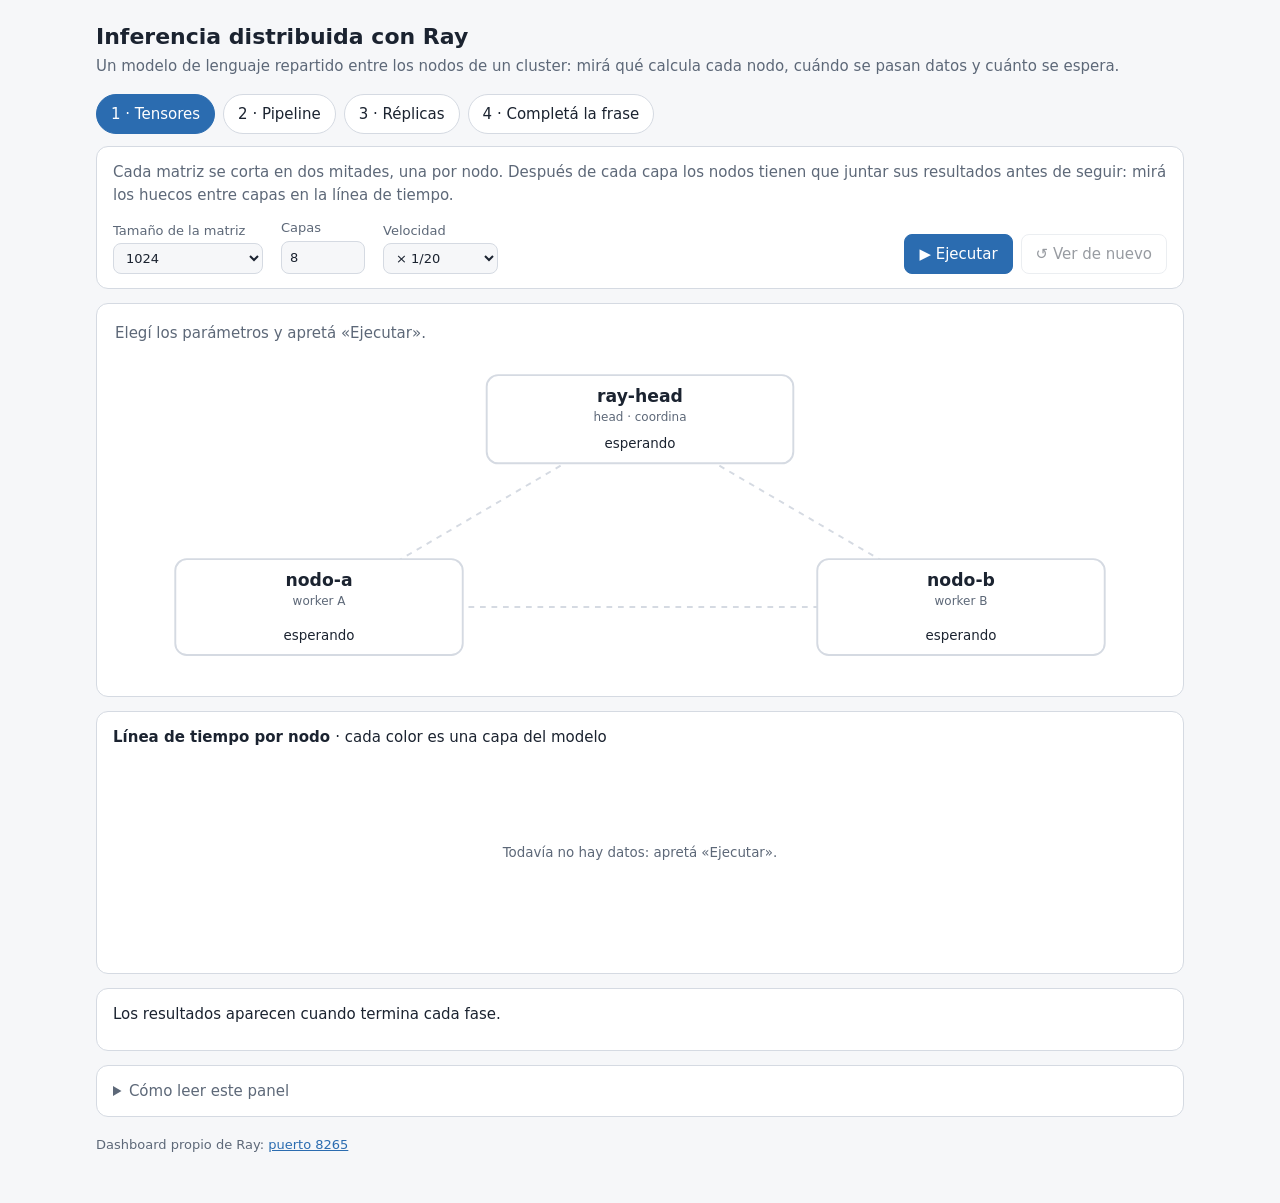
==== src/panel/index.html @ 025e1b4b "Agrega la pestaña «Completá la frase» al panel GPT-2 completa una frase en el cluster, palabra por p" ====
<!doctype html>
<html lang="es">
<head>
<meta charset="utf-8">
<meta name="viewport" content="width=device-width, initial-scale=1">
<title>Inferencia distribuida con Ray · panel</title>
<style>
  :root {
    --fondo: #f6f7f9; --tarjeta: #ffffff; --tinta: #1b2330; --tenue: #5d6878; --linea: #d5dae2;
    --acento: #2b6cb0; --acento-fondo: #e3eefb; --alerta: #c0392b; --alerta-fondo: #fbe9e7; --ok: #2f855a;
  }
  @media (prefers-color-scheme: dark) {
    :root {
      --fondo: #12161c; --tarjeta: #1b212a; --tinta: #e8ecf2; --tenue: #9aa5b5; --linea: #343c48;
      --acento: #63a4ec; --acento-fondo: #1d3350; --alerta: #ff7b6b; --alerta-fondo: #3b1f1c; --ok: #5fc08b;
    }
  }
  * { box-sizing: border-box; }
  body { margin: 0; background: var(--fondo); color: var(--tinta); font: 15px/1.5 system-ui, -apple-system, "Segoe UI", Roboto, sans-serif; }
  main { max-width: 1120px; margin: 0 auto; padding: 20px 16px 48px; }
  h1 { font-size: 22px; margin: 0 0 2px; }
  .sub { color: var(--tenue); margin: 0 0 16px; }
  .tarjeta { background: var(--tarjeta); border: 1px solid var(--linea); border-radius: 12px; padding: 14px 16px; margin-bottom: 14px; }
  #pestanas { display: flex; gap: 8px; flex-wrap: wrap; margin-bottom: 12px; }
  #pestanas button { border: 1px solid var(--linea); background: var(--tarjeta); color: var(--tinta); padding: 8px 14px; border-radius: 999px; cursor: pointer; font: inherit; }
  #pestanas a.enlace-chat { border: 1px solid var(--linea); background: var(--tarjeta); color: var(--tinta); padding: 8px 14px; border-radius: 999px; text-decoration: none; }
  #pestanas button.activa { background: var(--acento); border-color: var(--acento); color: #fff; }
  #controles { display: flex; gap: 14px 18px; flex-wrap: wrap; align-items: end; }
  #controles label { display: flex; flex-direction: column; font-size: 13px; color: var(--tenue); gap: 3px; }
  #controles select, #controles input { font: inherit; padding: 6px 8px; border: 1px solid var(--linea); border-radius: 8px; background: var(--fondo); color: var(--tinta); }
  #controles input { width: 84px; }
  .botones { display: flex; gap: 8px; margin-left: auto; flex-wrap: wrap; }
  .botones button { font: inherit; padding: 8px 14px; border-radius: 8px; border: 1px solid var(--linea); background: var(--tarjeta); color: var(--tinta); cursor: pointer; }
  .botones button.principal { background: var(--acento); border-color: var(--acento); color: #fff; }
  .botones button.peligro { border-color: var(--alerta); color: var(--alerta); }
  .botones button:disabled { opacity: .45; cursor: not-allowed; }
  #queMirar { margin: 0 0 12px; color: var(--tenue); }
  #banner { display: none; background: var(--alerta-fondo); color: var(--alerta); border: 1px solid var(--alerta); border-radius: 10px; padding: 10px 14px; margin-bottom: 14px; white-space: pre-wrap; }
  #ahora { min-height: 24px; font-weight: 600; margin: 4px 2px 10px; }
  #ahora .pequeno { font-weight: 400; color: var(--tenue); }
  svg { width: 100%; height: auto; display: block; }
  svg text { font-family: inherit; fill: var(--tinta); }
  .tenue { fill: var(--tenue) !important; }
  #resultados { display: grid; grid-template-columns: repeat(auto-fit, minmax(210px, 1fr)); gap: 10px; }
  .res { border: 1px solid var(--linea); border-radius: 10px; padding: 10px 12px; }
  .res .n { font-size: 12px; color: var(--tenue); }
  .res .v { font-size: 22px; font-weight: 650; }
  .res.destacado { border-color: var(--acento); background: var(--acento-fondo); }
  #conclusion { margin: 10px 2px 0; font-weight: 600; }
  details { color: var(--tenue); }
  details p { margin: 8px 0; }
  footer { color: var(--tenue); font-size: 13px; margin-top: 18px; }
  a { color: var(--acento); }
</style>
</head>
<body>
<main>
  <h1>Inferencia distribuida con Ray</h1>
  <p class="sub">Un modelo de lenguaje repartido entre los nodos de un cluster: mirá qué calcula cada nodo, cuándo se pasan datos y cuánto se espera.</p>

  <div id="pestanas" role="tablist"></div>
  <div class="tarjeta">
    <p id="queMirar"></p>
    <div id="controles"></div>
  </div>
  <div id="banner"></div>

  <div class="tarjeta">
    <div id="ahora"></div>
    <svg id="escenario" viewBox="0 0 1100 340" role="img" aria-label="Cluster: head y dos nodos, con los datos viajando entre ellos"></svg>
  </div>
  <div class="tarjeta">
    <div style="font-weight:600;margin-bottom:6px">Línea de tiempo por nodo <span class="pequeno tenue" id="leyendaColor" style="font-weight:400"></span></div>
    <svg id="tiempo" viewBox="0 0 1100 250" role="img" aria-label="Línea de tiempo: qué hizo cada nodo y cuándo"></svg>
  </div>
  <div class="tarjeta">
    <div id="resultados"></div>
    <div id="conclusion"></div>
  </div>

  <details class="tarjeta">
    <summary>Cómo leer este panel</summary>
    <p><b>Arriba</b> está el cluster: el <i>head</i> coordina (reparte y junta resultados) y los nodos A y B hacen el cálculo. Un nodo se ilumina mientras trabaja y cada círculo que viaja entre nodos es un dato (por ejemplo, el resultado de una capa) que se manda por la red.</p>
    <p><b>Abajo</b> está la línea de tiempo: una fila por nodo, una barra por cada tramo de trabajo. Los <b>huecos</b> entre barras son tiempo de espera y comunicación. Cuantos más huecos, menos conviene ese reparto.</p>
    <p>Los eventos se miden en cada proceso con su reloj. Al correr en Docker, los contenedores comparten el reloj del equipo, así que se pueden ordenar entre sí. En un cluster real habría que sincronizar los relojes.</p>
    <p>Con la velocidad en cámara lenta se puede ver lo que dura milisegundos. Las mediciones de tiempo se hicieron a velocidad real: la cámara lenta solo cambia cómo se reproduce.</p>
  </details>
  <footer>Dashboard propio de Ray: <a id="enlaceRay" href="#" target="_blank" rel="noopener">puerto 8265</a></footer>
</main>

<script>
"use strict";
// ---------------------------------------------------------------- configuración
const DEMOS = {
  tensores: {
    nombre: "1 · Tensores",
    mirar: "Cada matriz se corta en dos mitades, una por nodo. Después de cada capa los nodos tienen que juntar sus resultados antes de seguir: mirá los huecos entre capas en la línea de tiempo.",
    velocidad: 0.05,
    color: "capa",
    params: [
      { id: "n", etiqueta: "Tamaño de la matriz", tipo: "select", opciones: [[256, "256 (muy chica)"], [512, "512"], [1024, "1024"], [2048, "2048"], [4096, "4096 (más lenta)"]], defecto: 1024 },
      { id: "capas", etiqueta: "Capas", tipo: "numero", min: 2, max: 16, defecto: 8 },
    ],
  },
  pipeline: {
    nombre: "2 · Pipeline",
    mirar: "El modelo se corta por capas: el nodo A hace la primera mitad y el B la segunda. Cada pedido tiene su color. En la última fase, mientras B termina un pedido, A ya empieza el siguiente.",
    velocidad: 0.5,
    color: "pedido",
    params: [{ id: "pedidos", etiqueta: "Pedidos", tipo: "numero", min: 2, max: 16, defecto: 6 }],
  },
  replicas: {
    nombre: "3 · Réplicas",
    mirar: "Cada nodo tiene una copia completa del modelo y el head reparte los pedidos. Apretá «Simular caída» durante la ejecución: la réplica se recrea y ningún pedido se pierde.",
    velocidad: 1,
    color: "pedido",
    params: [
      { id: "pedidos", etiqueta: "Pedidos", tipo: "numero", min: 4, max: 40, defecto: 16 },
      { id: "tokens", etiqueta: "Palabras a generar", tipo: "numero", min: 1, max: 30, defecto: 8 },
    ],
  },
};
const VELOCIDADES = [[1, "Tiempo real"], [0.5, "× 1/2"], [0.2, "× 1/5"], [0.1, "× 1/10"], [0.05, "× 1/20"], [0.02, "× 1/50"]];
const ORDEN_NODOS = ["ray-head", "nodo-a", "nodo-b"];
const ROL = { "ray-head": "head · coordina", "nodo-a": "worker A", "nodo-b": "worker B" };
const PALETA = ["#4c78a8", "#f58518", "#54a24b", "#e45756", "#72b7b2", "#b279a2", "#eeca3b", "#9d755d", "#7f8fa6", "#ff9da6"];
const TEXTO_OSCURO = new Set([4, 6, 9]);
const POS = { "ray-head": { x: 550, y: 66, w: 320, h: 92 }, "nodo-a": { x: 215, y: 262, w: 300, h: 100 }, "nodo-b": { x: 885, y: 262, w: 300, h: 100 } };
const MIN_PAQUETE = 0.004;

const $ = (id) => document.getElementById(id);
const S = {
  demo: "tensores", pos: 0, eventos: [], nodos: new Map(), corriendo: false, offsetServidor: 0,
  d: null, tPlay: 0, vel: 0.05, ultimo: 0, tope: null, params: {},
};

// ---------------------------------------------------------------- utilidades
const clamp = (v, a, b) => Math.max(a, Math.min(b, v));
const esc = (s) => String(s).replace(/[&<>"]/g, (c) => ({ "&": "&amp;", "<": "&lt;", ">": "&gt;", '"': "&quot;" }[c]));
function fmtTiempo(s) {
  if (s < 1) return (s * 1000).toFixed(s < 0.01 ? 1 : 0) + " ms";
  return s.toFixed(s < 10 ? 2 : 1) + " s";
}
function colorDe(clave) {
  if (clave === null || clave === undefined) return { fondo: "#9aa5b5", texto: "#111" };
  const i = ((clave % PALETA.length) + PALETA.length) % PALETA.length;
  return { fondo: PALETA[i], texto: TEXTO_OSCURO.has(i) ? "#111" : "#fff" };
}
function nombreNodo(id) {
  const n = S.nodos.get(id);
  return n ? n.nombre : null;
}
function ahoraServidor() { return performance.now() / 1000 + S.offsetServidor; }

// ---------------------------------------------------------------- datos derivados
function derivar() {
  const ini = S.eventos.find((e) => e.tipo === "inicio");
  if (ini && ini.demo !== S.demo) { S.d = vacio(); return; }  // los eventos son de otra demo
  const ev = S.eventos;
  const primeraFase = ev.find((e) => e.tipo === "fase");
  const d = { tCero: null, fases: [], spans: [], transf: [], fallas: [], marcas: [], terminados: [], resumenes: {}, comparacion: null,
              estado: "", error: null, fin: ev.some((e) => e.tipo === "fin"), fin_t: null, sinNombre: false };
  for (const e of ev) {
    if (e.tipo === "estado") d.estado = e.texto;
    if (e.tipo === "error") d.error = e.texto;
  }
  if (!primeraFase) { S.d = d; return; }
  const t0 = primeraFase.ts;
  d.tCero = t0;
  for (const e of ev) {
    if (e.tipo === "fase") d.fases.push({ clave: e.clave, texto: e.texto, t0: e.ts - t0, t1: null });
    else if (e.tipo === "falla") d.fallas.push({ t: e.ts - t0, nodo: nombreNodo(e.nodo_caido), texto: e.texto });
    else if (e.tipo === "evento" && e.ts - t0 > 0) d.marcas.push({ t: e.ts - t0, nodo: nombreNodo(e.nodo), texto: e.texto });
    else if (e.tipo === "pedido_fin") d.terminados.push({ t: e.ts - t0, latencia: e.latencia, pedido: e.pedido });
    else if (e.tipo === "resumen") {
      if (e.fase === "comparacion") d.comparacion = e; else d.resumenes[e.fase] = { ...e, t: e.ts - t0 };
    } else if (e.tipo === "fin") d.fin_t = e.ts - t0;
    else if (e.tipo === "tarea" && !String(e.flujo).startsWith("calentar") && e.t1 - t0 > -0.001) {
      const nombre = nombreNodo(e.nodo);
      if (!nombre) { d.sinNombre = true; continue; }
      d.spans.push({ nodo: nombre, t0: Math.max(0, e.t0 - t0), t1: e.t1 - t0, texto: e.texto, flujo: e.flujo, paso: e.paso, clave: e.clave });
    }
  }
  d.spans.sort((a, b) => a.t0 - b.t0);
  d.fallas.sort((a, b) => a.t - b.t);
  d.fases.sort((a, b) => a.t0 - b.t0);
  d.fases.forEach((f, i) => {
    const sig = d.fases[i + 1];
    f.t1 = sig ? sig.t0 : (d.resumenes[f.clave] ? d.resumenes[f.clave].t : null);
  });
  // transferencias: entre pasos consecutivos de un mismo flujo que ocurren en nodos distintos
  const porFlujo = new Map();
  for (const s of d.spans) {
    if (!porFlujo.has(s.flujo)) porFlujo.set(s.flujo, new Map());
    const m = porFlujo.get(s.flujo);
    if (!m.has(s.paso)) m.set(s.paso, []);
    m.get(s.paso).push(s);
  }
  for (const pasos of porFlujo.values()) {
    for (const [paso, lista] of pasos) {
      const previos = pasos.get(paso - 1);
      if (!previos) continue;
      for (const b of lista) for (const a of previos) {
        if (a.nodo === b.nodo) continue;
        d.transf.push({ de: a.nodo, a: b.nodo, t0: a.t1, t1: Math.max(b.t0, a.t1 + MIN_PAQUETE), clave: b.clave, a_span: a, b_span: b });
      }
    }
  }
  d.fin_datos = Math.max(0, ...d.spans.map((s) => s.t1), ...d.fases.map((f) => f.t1 || 0));
  S.d = d;
}

// ---------------------------------------------------------------- red
async function api(ruta, cuerpo) {
  const r = await fetch(ruta, cuerpo === undefined ? {} : { method: "POST", headers: { "Content-Type": "application/json" }, body: JSON.stringify(cuerpo) });
  if (!r.ok) {
    let msg = r.statusText;
    try { msg = (await r.json()).detail || msg; } catch (_) {}
    throw new Error(msg);
  }
  return r.json();
}
async function sondear() {
  try {
    const r = await api(`/api/eventos?desde=${S.pos}`);
    S.offsetServidor = r.ahora - performance.now() / 1000;
    S.corriendo = r.corriendo;
    if (r.siguiente < S.pos) { S.pos = 0; S.eventos = []; }
    if (r.eventos.length) { S.eventos.push(...r.eventos); S.pos = r.siguiente; derivar(); }
    else if (!S.d) derivar();
    S.demoServidor = r.demo;
  } catch (e) { /* el servidor puede estar ocupado; se reintenta */ }
  actualizarBotones();
  setTimeout(sondear, 250);
}
async function sondearNodos() {
  try {
    const lista = await api("/api/nodos");
    S.nodos = new Map(lista.map((n) => [n.id, n]));
    S.vivos = new Map();
    for (const n of lista) if (n.vivo) S.vivos.set(n.nombre, true);
    if (S.d) derivar();
  } catch (_) {}
  setTimeout(sondearNodos, 2000);
}

// ---------------------------------------------------------------- interfaz
function construirPestanas() {
  const cont = $("pestanas");
  cont.innerHTML = "";
  for (const [id, d] of Object.entries(DEMOS)) {
    const b = document.createElement("button");
    b.textContent = d.nombre; b.className = id === S.demo ? "activa" : "";
    b.onclick = () => { if (S.corriendo) return; elegirDemo(id); };
    cont.appendChild(b);
  }
  const chat = document.createElement("a");
  chat.href = "/chat"; chat.textContent = "4 · Completá la frase"; chat.className = "enlace-chat";
  cont.appendChild(chat);
}
function elegirDemo(id) {
  S.demo = id; S.vel = DEMOS[id].velocidad; S.tPlay = 0;
  derivar();  // si el servidor todavía tiene los eventos de esta demo, se vuelven a mostrar
  construirPestanas(); construirControles();
  $("queMirar").textContent = DEMOS[id].mirar;
  $("leyendaColor").textContent = DEMOS[id].color === "capa" ? "· cada color es una capa del modelo" : "· cada color es un pedido";
  $("banner").style.display = "none";
}
function vacio() { return { fases: [], spans: [], transf: [], fallas: [], marcas: [], terminados: [], resumenes: {}, comparacion: null, estado: "", error: null, fin: false, tCero: null, fin_datos: 0 }; }
function derivarVacio() { S.eventos = []; S.d = vacio(); }
function construirControles() {
  const cont = $("controles");
  const demo = DEMOS[S.demo];
  let html = "";
  for (const p of demo.params) {
    const val = S.params[S.demo + "." + p.id] ?? p.defecto;
    if (p.tipo === "select") {
      html += `<label>${p.etiqueta}<select id="p_${p.id}">${p.opciones.map(([v, t]) => `<option value="${v}" ${String(v) === String(val) ? "selected" : ""}>${t}</option>`).join("")}</select></label>`;
    } else {
      html += `<label>${p.etiqueta}<input id="p_${p.id}" type="number" min="${p.min}" max="${p.max}" value="${val}"></label>`;
    }
  }
  html += `<label>Velocidad<select id="velocidad">${VELOCIDADES.map(([v, t]) => `<option value="${v}" ${v === S.vel ? "selected" : ""}>${t}</option>`).join("")}</select></label>`;
  html += `<div class="botones">
    <button id="btnEjecutar" class="principal">▶ Ejecutar</button>
    <button id="btnRepetir">↺ Ver de nuevo</button>
    ${S.demo === "replicas" ? '<button id="btnFalla" class="peligro">⚡ Simular caída</button>' : ""}
  </div>`;
  cont.innerHTML = html;
  $("velocidad").onchange = (e) => { S.vel = parseFloat(e.target.value); };
  $("btnEjecutar").onclick = ejecutar;
  $("btnRepetir").onclick = () => { S.tPlay = 0; };
  if ($("btnFalla")) $("btnFalla").onclick = () => api("/api/falla", {}).catch(mostrarError);
  for (const p of demo.params) $("p_" + p.id).onchange = (e) => { S.params[S.demo + "." + p.id] = e.target.value; };
  actualizarBotones();
}
function actualizarBotones() {
  const hay = S.d && S.d.spans.length > 0;
  if ($("btnEjecutar")) $("btnEjecutar").disabled = S.corriendo;
  if ($("btnRepetir")) $("btnRepetir").disabled = !hay || S.corriendo;
  if ($("btnFalla")) $("btnFalla").disabled = !S.corriendo || !(S.d && S.d.fases.length);
  document.querySelectorAll("#pestanas button").forEach((b) => (b.disabled = S.corriendo));
}
function mostrarError(e) {
  const b = $("banner"); b.style.display = "block"; b.textContent = e.message || String(e);
}
async function ejecutar() {
  const cuerpo = { demo: S.demo };
  for (const p of DEMOS[S.demo].params) cuerpo[p.id] = parseInt($("p_" + p.id).value, 10);
  $("banner").style.display = "none";
  try {
    await api("/api/ejecutar", cuerpo);
    S.eventos = []; S.pos = 0; S.tPlay = 0; derivarVacio(); S.corriendo = true; actualizarBotones();
  } catch (e) { mostrarError(e); }
}

// ---------------------------------------------------------------- dibujo: escenario
function construirEscenario() {
  const svg = $("escenario");
  let h = `<defs><marker id="punta" viewBox="0 0 10 10" refX="9" refY="5" markerWidth="6" markerHeight="6" orient="auto-start-reverse"><path d="M0 0L10 5L0 10z" fill="var(--linea)"/></marker></defs>`;
  const c = (n) => POS[n];
  const enlaces = [["ray-head", "nodo-a"], ["ray-head", "nodo-b"], ["nodo-a", "nodo-b"]];
  h += `<g id="enlaces">` + enlaces.map(([a, b]) => `<line x1="${c(a).x}" y1="${c(a).y}" x2="${c(b).x}" y2="${c(b).y}" stroke="var(--linea)" stroke-width="2" stroke-dasharray="6 6"/>`).join("") + `</g>`;
  for (const n of ORDEN_NODOS) {
    const p = c(n);
    h += `<g id="nodo_${n}"><rect class="caja" x="${p.x - p.w / 2}" y="${p.y - p.h / 2}" width="${p.w}" height="${p.h}" rx="12" fill="var(--tarjeta)" stroke="var(--linea)" stroke-width="2"/>
      <text x="${p.x}" y="${p.y - p.h / 2 + 28}" text-anchor="middle" font-size="18" font-weight="650">${n}</text>
      <text class="tenue" x="${p.x}" y="${p.y - p.h / 2 + 48}" text-anchor="middle" font-size="12.5">${ROL[n]}</text>
      <text class="estado" x="${p.x}" y="${p.y + p.h / 2 - 16}" text-anchor="middle" font-size="14">esperando</text></g>`;
  }
  h += `<g id="paquetes"></g>`;
  svg.innerHTML = h;
}
function dibujarEscenario(t) {
  const d = S.d;
  const activos = new Map();
  for (const s of d.spans) {
    if (s.t0 > t) break;
    if (t <= s.t1 + 0.004) { if (!activos.has(s.nodo)) activos.set(s.nodo, []); activos.get(s.nodo).push(s); }
  }
  for (const n of ORDEN_NODOS) {
    const g = $("nodo_" + n); if (!g) continue;
    const caja = g.querySelector(".caja"), est = g.querySelector(".estado");
    const caido = S.vivos && S.nodos.size && !S.vivos.has(n);
    const falla = d.fallas.find((f) => f.nodo === n && t >= f.t && t < f.t + 1.2 / Math.max(S.vel, 0.05));
    const lista = activos.get(n);
    if (caido) { caja.setAttribute("stroke", "var(--alerta)"); caja.setAttribute("fill", "var(--alerta-fondo)"); est.textContent = "caído"; }
    else if (falla) { caja.setAttribute("stroke", "var(--alerta)"); caja.setAttribute("fill", "var(--alerta-fondo)"); est.textContent = "se cayó una réplica"; }
    else if (lista) {
      caja.setAttribute("stroke", "var(--acento)"); caja.setAttribute("fill", "var(--acento-fondo)");
      const textos = [...new Set(lista.map((s) => s.texto))];
      est.textContent = (n === "ray-head" ? "coordinando: " : "calculando: ") + (textos.length > 2 ? textos.slice(0, 2).join(", ") + "…" : textos.join(", "));
    } else { caja.setAttribute("stroke", "var(--linea)"); caja.setAttribute("fill", "var(--tarjeta)"); est.textContent = "esperando"; }
  }
  let paq = "";
  for (const x of d.transf) {
    if (t < x.t0 || t > x.t1) continue;
    const a = POS[x.de], b = POS[x.a]; if (!a || !b) continue;
    const dx = b.x - a.x, dy = b.y - a.y, L = Math.hypot(dx, dy), ux = dx / L, uy = dy / L;
    const rec = 74, p = (t - x.t0) / (x.t1 - x.t0);
    const px = a.x + ux * rec + (dx - ux * rec * 2) * p, py = a.y + uy * rec + (dy - uy * rec * 2) * p;
    const col = colorDe(x.clave).fondo;
    paq += `<circle cx="${px.toFixed(1)}" cy="${py.toFixed(1)}" r="10" fill="${col}" stroke="var(--tinta)" stroke-width="1.5"/>`;
  }
  $("paquetes").innerHTML = paq;
}

// ---------------------------------------------------------------- dibujo: línea de tiempo
function pasoNice(rango, n) {
  const bruto = rango / n, p = Math.pow(10, Math.floor(Math.log10(bruto))), m = bruto / p;
  return (m < 1.5 ? 1 : m < 3.5 ? 2 : m < 7.5 ? 5 : 10) * p;
}
function dibujarTiempo(t) {
  const d = S.d, svg = $("tiempo");
  const ML = 92, MR = 20, MT = 30, FILA = 50, ancho = 1100 - ML - MR;
  const filas = ORDEN_NODOS;
  const hayMarcas = d.fallas.length > 0 || d.marcas.length > 0;
  const H = MT + filas.length * FILA + 34 + (hayMarcas ? 38 : 0);
  svg.setAttribute("viewBox", `0 0 1100 ${H}`);
  if (!d.fases.length) {
    svg.innerHTML = `<text class="tenue" x="550" y="${H / 2}" text-anchor="middle" font-size="14">${d.fin ? "" : "Todavía no hay datos: apretá «Ejecutar»."}</text>`;
    return;
  }
  const dominio = Math.max(d.fin ? d.fin_datos : Math.max(d.fin_datos, t) * 1.08, 0.05);
  const X = (s) => ML + (s / dominio) * ancho;
  let h = "";
  d.fases.forEach((f, i) => {
    const x0 = X(f.t0), x1 = X(f.t1 === null ? Math.max(dominio, f.t0) : f.t1);
    h += `<rect x="${x0.toFixed(1)}" y="${MT - 4}" width="${Math.max(0, x1 - x0).toFixed(1)}" height="${filas.length * FILA + 4}" fill="${i % 2 ? "var(--acento-fondo)" : "none"}" opacity="0.55"/>`;
    h += `<text class="tenue" x="${(x0 + 4).toFixed(1)}" y="${MT - 10}" font-size="12">${esc(f.texto.length > 62 ? f.texto.slice(0, 60) + "…" : f.texto)}</text>`;
  });
  filas.forEach((n, i) => {
    const y = MT + i * FILA;
    h += `<line x1="${ML}" y1="${y + FILA}" x2="${ML + ancho}" y2="${y + FILA}" stroke="var(--linea)"/>`;
    h += `<text x="${ML - 10}" y="${y + FILA / 2 + 5}" text-anchor="end" font-size="13" font-weight="600">${n}</text>`;
  });
  // eje
  const paso = pasoNice(dominio, 6), yEje = MT + filas.length * FILA;
  const unidad = dominio < 1 ? 1000 : 1, sufijo = dominio < 1 ? " ms" : " s";
  for (let v = 0; v <= dominio + 1e-9; v += paso) {
    const x = X(v);
    h += `<line x1="${x.toFixed(1)}" y1="${MT - 2}" x2="${x.toFixed(1)}" y2="${yEje}" stroke="var(--linea)" stroke-dasharray="2 4"/>`;
    h += `<text class="tenue" x="${x.toFixed(1)}" y="${yEje + 18}" text-anchor="middle" font-size="12">${(v * unidad).toFixed(unidad === 1000 ? 0 : 1).replace(/\.0$/, "")}${sufijo}</text>`;
  }
  // conexiones entre pasos
  for (const x of d.transf) {
    if (t < x.b_span.t0 || x.b_span.t0 - x.a_span.t1 > 0.12 * dominio) continue;  // no dibujar esperas largas en cola
    const ya = MT + ORDEN_NODOS.indexOf(x.de) * FILA + FILA / 2, yb = MT + ORDEN_NODOS.indexOf(x.a) * FILA + FILA / 2;
    h += `<line x1="${X(Math.min(x.a_span.t1, t)).toFixed(1)}" y1="${ya}" x2="${X(Math.min(x.b_span.t0, t)).toFixed(1)}" y2="${yb}" stroke="var(--tenue)" stroke-width="1" opacity="0.45"/>`;
  }
  // barras
  for (const s of d.spans) {
    if (s.t0 > t) break;
    const fi = ORDEN_NODOS.indexOf(s.nodo); if (fi < 0) continue;
    const x0 = X(s.t0), x1 = X(Math.min(s.t1, t)), w = Math.max(2, x1 - x0), y = MT + fi * FILA + 9, c = colorDe(s.clave);
    h += `<g><title>${esc(s.texto)} · ${fmtTiempo(s.t1 - s.t0)}</title><rect x="${x0.toFixed(1)}" y="${y}" width="${w.toFixed(1)}" height="${FILA - 18}" rx="4" fill="${c.fondo}" stroke="var(--tinta)" stroke-opacity="0.35"/>`;
    const corto = s.texto.replace(/^pedido (\d+)/, "p$1").replace(/^capa (\d+)/, "c$1").replace("modelo entero", "entero");
    const rotulo = [s.texto, corto, corto.split(" ")[0]].find((r) => r.length * 6.3 + 8 <= w);
    if (rotulo) h += `<text x="${(x0 + w / 2).toFixed(1)}" y="${y + (FILA - 18) / 2 + 4}" text-anchor="middle" font-size="11" style="fill:${c.texto}">${esc(rotulo)}</text>`;
    h += `</g>`;
  }
  // fallas y recuperaciones: línea en la fila del nodo y rótulo debajo del eje
  const marcas = [
    ...d.fallas.map((f) => ({ t: f.t, nodo: f.nodo, color: "var(--alerta)", texto: `⚡ ${f.texto}${f.nodo ? " (" + f.nodo + ")" : ""}` })),
    ...d.marcas.map((m) => ({ t: m.t, nodo: m.nodo, color: "var(--ok)", texto: `↻ ${m.texto}${m.nodo ? " en " + m.nodo : ""}` })),
  ].sort((a, b) => a.t - b.t);
  const finFila = [-1e9, -1e9];
  for (const m of marcas) {
    if (t < m.t) continue;
    const x = X(m.t), fi = Math.max(0, ORDEN_NODOS.indexOf(m.nodo)), largo = m.texto.length * 6.6 + 8;
    const fila = x - finFila[0] > 0 ? 0 : x - finFila[1] > 0 ? 1 : 0;
    finFila[fila] = x + largo;
    const yTexto = yEje + 38 + fila * 16;
    h += `<line x1="${x.toFixed(1)}" y1="${MT + fi * FILA}" x2="${x.toFixed(1)}" y2="${MT + (fi + 1) * FILA}" stroke="${m.color}" stroke-width="2.5"/>`;
    h += `<line x1="${x.toFixed(1)}" y1="${yEje}" x2="${x.toFixed(1)}" y2="${yTexto - 12}" stroke="${m.color}" stroke-width="1" stroke-dasharray="3 3"/>`;
    h += `<text x="${(x + 4).toFixed(1)}" y="${yTexto}" font-size="12" font-weight="650" style="fill:${m.color}">${esc(m.texto)}</text>`;
  }
  // cabezal
  const xt = X(Math.min(t, dominio));
  h += `<line x1="${xt.toFixed(1)}" y1="${MT - 4}" x2="${xt.toFixed(1)}" y2="${yEje}" stroke="var(--acento)" stroke-width="2"/>`;
  svg.innerHTML = h;
}

// ---------------------------------------------------------------- resultados y estado
const ETIQUETA_FASE = { local: "Un solo nodo", dist: "Dos nodos", entero: "Modelo entero, un nodo", seq: "Pipeline, de a un pedido", solapado: "Pipeline, pedidos a la vez", replicas: "Réplicas" };
function dibujarResultados(t) {
  const d = S.d;
  let h = "";
  for (const f of d.fases) {
    const r = d.resumenes[f.clave];
    if (!r || t < r.t - (S.vel < 1 ? 0 : 0.0)) continue;
    if (f.t1 !== null && t < f.t1) continue;
    let valor = fmtTiempo(r.segundos), extra = "";
    if (r.pedidos && f.clave !== "replicas") extra = `${(r.pedidos / r.segundos).toFixed(2)} pedidos/s`;
    if (f.clave === "replicas") { valor = `${r.por_segundo.toFixed(2)} pedidos/s`; extra = `${r.completados} de ${r.pedidos} completados · latencia p95 ${fmtTiempo(r.lat_p95)}`; }
    h += `<div class="res"><div class="n">${ETIQUETA_FASE[f.clave] || esc(f.texto)}</div><div class="v">${valor}</div><div class="n">${extra}</div></div>`;
  }
  const c = d.comparacion;
  let concl = "";
  const fin = d.fases.length && d.fases.every((f) => f.t1 !== null && t >= f.t1);
  if (c && fin) {
    if (c.relacion) h += `<div class="res destacado"><div class="n">${S.demo === "tensores" ? "Distribuido / un nodo" : "Mejora del solapamiento"}</div><div class="v">${c.relacion.toFixed(2)}×</div><div class="n">${S.demo === "tensores" ? "mayor que 1: distribuir fue más lento" : "mayor que 1: el pipeline ganó"}</div></div>`;
    concl = c.texto;
  }
  $("resultados").innerHTML = h || `<div class="n tenue">Los resultados aparecen cuando termina cada fase.</div>`;
  $("conclusion").textContent = concl;
}
function dibujarAhora(t) {
  const d = S.d, el = $("ahora");
  if (d.error) { $("banner").style.display = "block"; $("banner").textContent = d.error; }
  if (!d.fases.length) {
    el.innerHTML = S.corriendo ? `Preparando… <span class="pequeno">${esc(d.estado || "")}</span>` : `<span class="pequeno">Elegí los parámetros y apretá «Ejecutar».</span>`;
    return;
  }
  const f = d.fases.filter((x) => x.t0 <= t).pop();
  let extra = "";
  if (S.demo === "replicas") {
    const ok = d.terminados.filter((x) => x.t <= t).length;
    extra = ` <span class="pequeno">· pedidos terminados: ${ok}</span>`;
  }
  el.innerHTML = `${f ? esc(f.texto) : ""}${extra} <span class="pequeno">· t = ${fmtTiempo(Math.max(0, t))}</span>`;
}

// ---------------------------------------------------------------- bucle de reproducción
function cuadro(ahora) {
  const dt = Math.min(0.1, (ahora - S.ultimo) / 1000); S.ultimo = ahora;
  const d = S.d;
  if (d && d.tCero !== null) {
    let tope = d.fin ? Infinity : ahoraServidor() - d.tCero - 0.6;
    if (S.parar !== undefined) tope = Math.min(tope, S.parar);
    S.tPlay = Math.min(S.tPlay + dt * S.vel, Math.max(0, tope));
    const fin = d.fin ? d.fin_datos : Infinity;
    if (S.tPlay > fin) S.tPlay = fin;
    const terminado = d.fin && S.tPlay >= d.fin_datos - 1e-9;
    dibujarEscenario(terminado ? 1e9 : S.tPlay); dibujarTiempo(S.tPlay); dibujarResultados(S.tPlay); dibujarAhora(S.tPlay);
  } else if (d) {
    dibujarEscenario(-1); dibujarTiempo(0); dibujarResultados(-1); dibujarAhora(0);
  }
  requestAnimationFrame(cuadro);
}

// ---------------------------------------------------------------- inicio
(function iniciar() {
  const q = new URLSearchParams(location.search);
  S.demo = DEMOS[q.get("demo")] ? q.get("demo") : "tensores";
  S.vel = q.get("vel") ? parseFloat(q.get("vel")) : DEMOS[S.demo].velocidad;
  if (q.get("parar")) S.parar = parseFloat(q.get("parar"));
  $("enlaceRay").href = `${location.protocol}//${location.hostname}:8265`;
  construirPestanas(); derivarVacio(); construirControles(); construirEscenario();
  $("queMirar").textContent = DEMOS[S.demo].mirar;
  $("leyendaColor").textContent = DEMOS[S.demo].color === "capa" ? "· cada color es una capa del modelo" : "· cada color es un pedido";
  sondearNodos().then(() => {});
  sondear();
  if (q.get("auto")) setTimeout(ejecutar, 800);
  requestAnimationFrame((t) => { S.ultimo = t; cuadro(t); });
})();
</script>
</body>
</html>
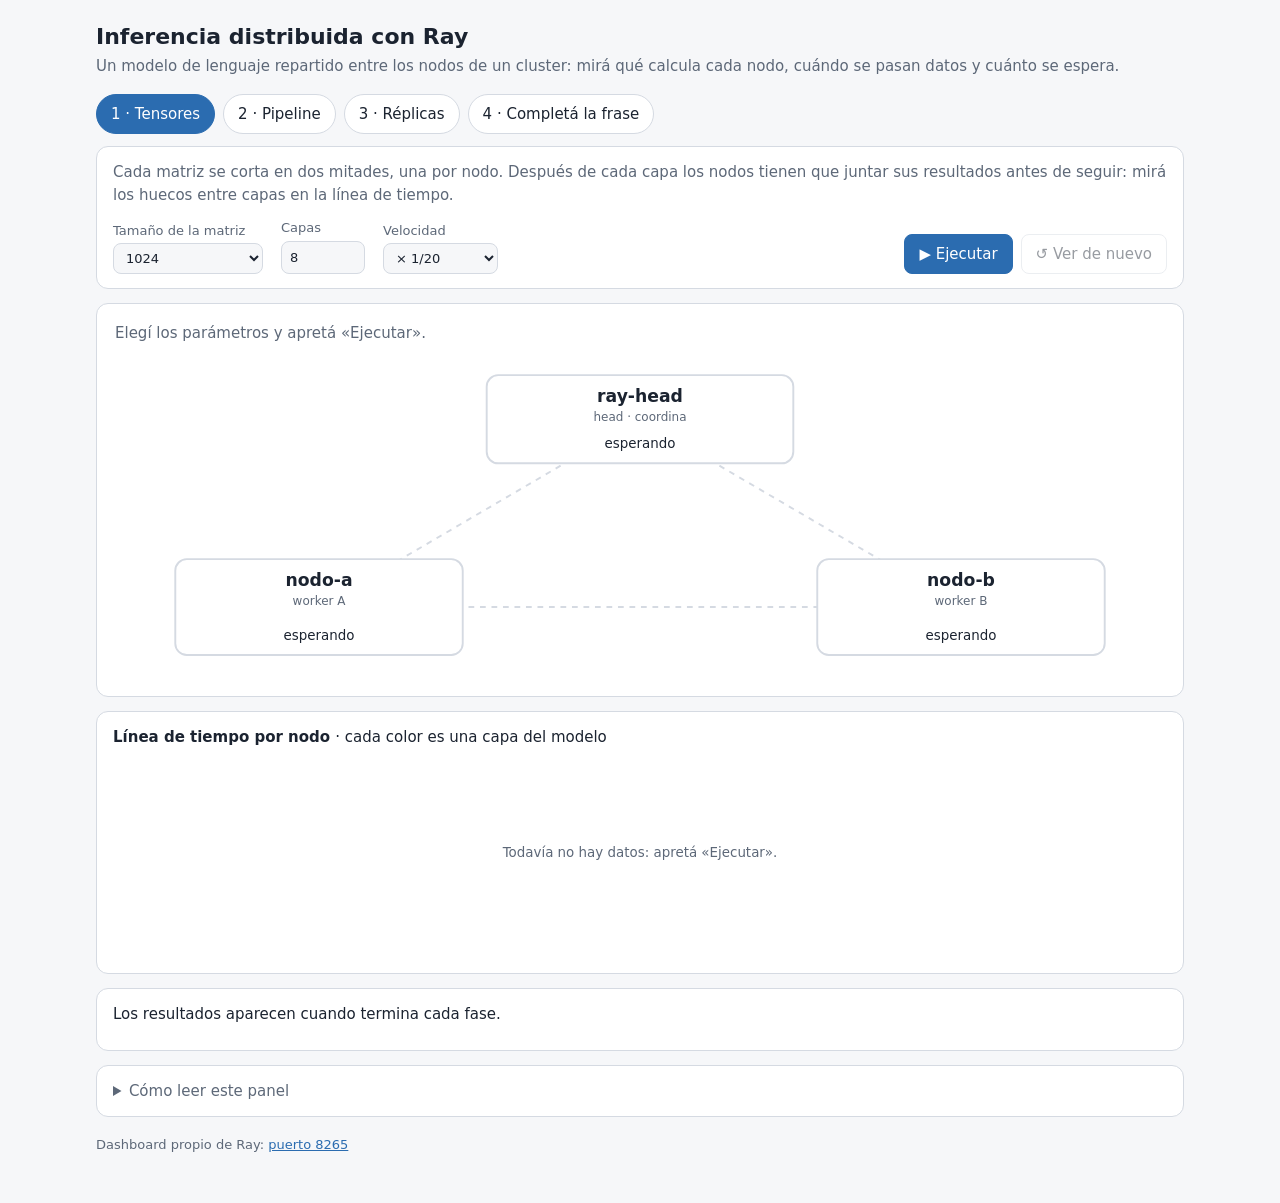
==== commit c90ef771: "Integra «Completá la frase» como pestaña del panel y suma el panel al cluster de dos máquinas - La p" ====
--- a/src/panel/index.html
+++ b/src/panel/index.html
@@ -8,11 +8,13 @@
   :root {
     --fondo: #f6f7f9; --tarjeta: #ffffff; --tinta: #1b2330; --tenue: #5d6878; --linea: #d5dae2;
     --acento: #2b6cb0; --acento-fondo: #e3eefb; --alerta: #c0392b; --alerta-fondo: #fbe9e7; --ok: #2f855a;
+    --nodo-a: #2b6cb0; --nodo-b: #d0661c; --mono: ui-monospace, "SFMono-Regular", Menlo, Consolas, monospace;
   }
   @media (prefers-color-scheme: dark) {
     :root {
       --fondo: #12161c; --tarjeta: #1b212a; --tinta: #e8ecf2; --tenue: #9aa5b5; --linea: #343c48;
       --acento: #63a4ec; --acento-fondo: #1d3350; --alerta: #ff7b6b; --alerta-fondo: #3b1f1c; --ok: #5fc08b;
+      --nodo-a: #63a4ec; --nodo-b: #f0a05a;
     }
   }
   * { box-sizing: border-box; }
@@ -23,7 +25,6 @@
   .tarjeta { background: var(--tarjeta); border: 1px solid var(--linea); border-radius: 12px; padding: 14px 16px; margin-bottom: 14px; }
   #pestanas { display: flex; gap: 8px; flex-wrap: wrap; margin-bottom: 12px; }
   #pestanas button { border: 1px solid var(--linea); background: var(--tarjeta); color: var(--tinta); padding: 8px 14px; border-radius: 999px; cursor: pointer; font: inherit; }
-  #pestanas a.enlace-chat { border: 1px solid var(--linea); background: var(--tarjeta); color: var(--tinta); padding: 8px 14px; border-radius: 999px; text-decoration: none; }
   #pestanas button.activa { background: var(--acento); border-color: var(--acento); color: #fff; }
   #controles { display: flex; gap: 14px 18px; flex-wrap: wrap; align-items: end; }
   #controles label { display: flex; flex-direction: column; font-size: 13px; color: var(--tenue); gap: 3px; }
@@ -51,6 +52,63 @@
   details p { margin: 8px 0; }
   footer { color: var(--tenue); font-size: 13px; margin-top: 18px; }
   a { color: var(--acento); }
+
+  /* ---- pestaña «Completá la frase» ---- */
+  #vistaFrase { display: grid; gap: 18px; }
+  #vistaFrase[hidden] { display: none; }
+  /* compositor: una línea de texto grande, como escribir en el teclado del dibujo */
+  #vistaFrase form { display: grid; gap: 12px; }
+  #vistaFrase .linea-texto { display: flex; align-items: center; gap: 12px; border-bottom: 2px solid var(--tinta); padding: 6px 0; }
+  #vistaFrase .linea-texto:focus-within { border-color: var(--acento); }
+  #vistaFrase #texto { flex: 1; min-width: 0; border: 0; background: transparent; font: 22px/1.3 var(--mono); color: var(--tinta); outline: none; padding: 4px 0; }
+  #vistaFrase #texto::placeholder { color: var(--tenue); }
+  #vistaFrase #completar { border: 0; background: var(--acento); color: #fff; font: 600 15px/1 inherit; padding: 11px 18px; border-radius: 999px; cursor: pointer; white-space: nowrap; }
+  #vistaFrase #completar:disabled { opacity: .45; cursor: default; }
+  #vistaFrase .opciones { display: flex; gap: 10px 24px; flex-wrap: wrap; align-items: center; color: var(--tenue); font-size: 14px; }
+  #vistaFrase .modo { display: flex; gap: 6px; }
+  #vistaFrase .modo label { cursor: pointer; padding: 6px 12px; border-radius: 999px; border: 1px solid transparent; color: var(--tenue); }
+  #vistaFrase .modo input { position: absolute; opacity: 0; pointer-events: none; }
+  #vistaFrase .modo input:checked + span { color: var(--tinta); font-weight: 600; }
+  #vistaFrase .modo label:has(input:checked) { border-color: var(--linea); background: var(--tarjeta); }
+  #vistaFrase .modo label:has(input:focus-visible) { outline: 2px solid var(--acento); outline-offset: 2px; }
+  #vistaFrase .cuantas { display: flex; align-items: center; gap: 8px; }
+  #vistaFrase .cuantas button { width: 28px; height: 28px; border-radius: 50%; border: 1px solid var(--linea); background: var(--tarjeta); color: var(--tinta); cursor: pointer; font-size: 16px; line-height: 1; }
+  #vistaFrase #cuantas { min-width: 2ch; text-align: center; font-variant-numeric: tabular-nums; color: var(--tinta); font-weight: 600; }
+  #vistaFrase #caida { margin-left: auto; border: 1px solid var(--alerta); color: var(--alerta); background: transparent; border-radius: 999px; padding: 6px 14px; cursor: pointer; font: inherit; }
+  #vistaFrase #caida:disabled { opacity: .35; cursor: default; }
+  #vistaFrase .aviso { color: var(--tenue); font-size: 13px; margin: 0; }
+  #vistaFrase #error { display: none; background: var(--alerta-fondo); color: var(--alerta); border-radius: 10px; padding: 10px 14px; }
+
+  /* el dibujo va directo sobre el fondo */
+  #vistaFrase .escena { position: relative; }
+  #vistaFrase .escena .iso { background: transparent; }
+  #vistaFrase .escena svg { width: 100%; max-width: none; height: auto; display: block; }
+  #vistaFrase #estado { position: absolute; left: 0; top: 0; font-weight: 600; max-width: 46%; }
+  #vistaFrase #estado small { display: block; font-weight: 400; color: var(--tenue); }
+  /* piezas encendidas */
+  #vistaFrase [data-part] .iso-solid > path { transition: fill .18s ease, opacity .18s ease; }
+  #vistaFrase [data-on="a"] .iso-solid > .iso-top, #vistaFrase [data-on="a"] .iso-solid > .iso-fill { fill: var(--nodo-a) !important; }
+  #vistaFrase [data-on="a"] .iso-solid > .iso-shade { fill: color-mix(in srgb, var(--nodo-a) 72%, #000) !important; }
+  #vistaFrase [data-on="b"] .iso-solid > .iso-top, #vistaFrase [data-on="b"] .iso-solid > .iso-fill { fill: var(--nodo-b) !important; }
+  #vistaFrase [data-on="b"] .iso-solid > .iso-shade { fill: color-mix(in srgb, var(--nodo-b) 72%, #000) !important; }
+  #vistaFrase [data-on="h"] .iso-solid > .iso-top { fill: var(--acento-fondo) !important; }
+  #vistaFrase [data-on="h"] .iso-solid > .iso-line { stroke: var(--acento) !important; }
+  #vistaFrase [data-apagada] { opacity: .28; }
+  #vistaFrase [data-caido] .iso-solid > .iso-fill, #vistaFrase [data-caido] .iso-solid > .iso-top, #vistaFrase [data-caido] .iso-solid > .iso-shade { fill: var(--alerta-fondo) !important; }
+  #vistaFrase [data-caido] .iso-solid > .iso-line { stroke: var(--alerta) !important; }
+  #vistaFrase .paquete { fill: var(--acento); stroke: var(--fondo); stroke-width: 1.5; }
+  #vistaFrase [data-part="frase"] text, #vistaFrase [data-part="cinta"] text { font-family: var(--mono); fill: var(--tinta); }
+
+  /* la respuesta */
+  #vistaFrase #salida { font: 20px/2 var(--mono); overflow-wrap: anywhere; min-height: 2em; }
+  #vistaFrase #salida .prompt { color: var(--tenue); }
+  #vistaFrase .tok { border-bottom: 3px solid var(--c); padding: 0 1px; }
+  #vistaFrase .tok.a { --c: var(--nodo-a); } .tok.b { --c: var(--nodo-b); }
+  #vistaFrase .tok.ab { border-bottom: 0; background: linear-gradient(90deg, var(--nodo-a) 0 50%, var(--nodo-b) 50% 100%) bottom / 100% 3px no-repeat; }
+  #vistaFrase .pie { display: flex; gap: 8px 22px; flex-wrap: wrap; color: var(--tenue); font-size: 14px; }
+  #vistaFrase .pie i { display: inline-block; width: 18px; height: 3px; vertical-align: middle; margin-right: 6px; }
+  #vistaFrase #datos { font-variant-numeric: tabular-nums; }
+  @media (prefers-reduced-motion: reduce) { #vistaFrase [data-part] .iso-solid > path { transition: none; } }
 </style>
 </head>
 <body>
@@ -59,26 +117,62 @@
   <p class="sub">Un modelo de lenguaje repartido entre los nodos de un cluster: mirá qué calcula cada nodo, cuándo se pasan datos y cuánto se espera.</p>
 
   <div id="pestanas" role="tablist"></div>
-  <div class="tarjeta">
+  <div class="tarjeta solo-demo">
     <p id="queMirar"></p>
     <div id="controles"></div>
   </div>
   <div id="banner"></div>
 
-  <div class="tarjeta">
+  <section id="vistaFrase" hidden>
+  <form id="form" autocomplete="off">
+    <p class="aviso" style="color:var(--tinta);font-size:15px">Escribí el comienzo de una frase y mirá cómo el cluster la completa, palabra por palabra.</p>
+    <div class="linea-texto">
+      <input id="texto" maxlength="200" placeholder="Distributed systems are" aria-label="Comienzo de la frase, en inglés">
+      <button id="completar" type="submit">Completar</button>
+    </div>
+    <div class="opciones">
+      <div class="modo" role="radiogroup" aria-label="Cómo se reparte">
+        <label><input type="radio" name="modo" value="replicas" checked><span>Réplicas</span></label>
+        <label><input type="radio" name="modo" value="pipeline"><span>Pipeline</span></label>
+      </div>
+      <span id="explica"></span>
+      <div class="cuantas"><button type="button" id="menos" aria-label="Menos palabras">−</button><span id="cuantas">20</span><button type="button" id="mas" aria-label="Más palabras">+</button> palabras</div>
+      <button type="button" id="caida" disabled>Simular caída</button>
+    </div>
+    <p class="aviso">GPT-2 small (124 M de parámetros, 2019) autocompleta texto en inglés: no responde preguntas. Lo que importa acá es cómo Ray reparte el trabajo.</p>
+  </form>
+  <div id="error"></div>
+
+  <section class="escena" aria-live="polite">
+    <div id="estado"></div>
+    <div class="iso" data-theme="light" id="figura"></div>
+  </section>
+
+  <section>
+    <div id="salida"></div>
+    <div class="pie">
+      <span><i style="background:var(--nodo-a)"></i>calculada en nodo-a</span>
+      <span><i style="background:var(--nodo-b)"></i>calculada en nodo-b</span>
+      <span><i style="background:linear-gradient(90deg,var(--nodo-a) 50%,var(--nodo-b) 50%)"></i>pasó por los dos</span>
+      <span id="datos"></span>
+    </div>
+  </section>
+  </section>
+
+  <div class="tarjeta solo-demo">
     <div id="ahora"></div>
     <svg id="escenario" viewBox="0 0 1100 340" role="img" aria-label="Cluster: head y dos nodos, con los datos viajando entre ellos"></svg>
   </div>
-  <div class="tarjeta">
+  <div class="tarjeta solo-demo">
     <div style="font-weight:600;margin-bottom:6px">Línea de tiempo por nodo <span class="pequeno tenue" id="leyendaColor" style="font-weight:400"></span></div>
     <svg id="tiempo" viewBox="0 0 1100 250" role="img" aria-label="Línea de tiempo: qué hizo cada nodo y cuándo"></svg>
   </div>
-  <div class="tarjeta">
+  <div class="tarjeta solo-demo">
     <div id="resultados"></div>
     <div id="conclusion"></div>
   </div>
 
-  <details class="tarjeta">
+  <details class="tarjeta solo-demo">
     <summary>Cómo leer este panel</summary>
     <p><b>Arriba</b> está el cluster: el <i>head</i> coordina (reparte y junta resultados) y los nodos A y B hacen el cálculo. Un nodo se ilumina mientras trabaja y cada círculo que viaja entre nodos es un dato (por ejemplo, el resultado de una capa) que se manda por la red.</p>
     <p><b>Abajo</b> está la línea de tiempo: una fila por nodo, una barra por cada tramo de trabajo. Los <b>huecos</b> entre barras son tiempo de espera y comunicación. Cuantos más huecos, menos conviene ese reparto.</p>
@@ -254,11 +348,21 @@
     b.onclick = () => { if (S.corriendo) return; elegirDemo(id); };
     cont.appendChild(b);
   }
-  const chat = document.createElement("a");
-  chat.href = "/chat"; chat.textContent = "4 · Completá la frase"; chat.className = "enlace-chat";
-  cont.appendChild(chat);
+  const frase = document.createElement("button");
+  frase.textContent = "4 · Completá la frase"; frase.className = S.demo === "frase" ? "activa" : "";
+  frase.onclick = () => { if (!S.corriendo) elegirFrase(); };
+  cont.appendChild(frase);
+}
+function elegirFrase() {
+  S.demo = "frase";
+  construirPestanas();
+  document.querySelectorAll(".solo-demo").forEach((e) => (e.hidden = true));
+  $("vistaFrase").hidden = false;
+  window.Frase.mostrar();
 }
 function elegirDemo(id) {
+  document.querySelectorAll(".solo-demo").forEach((e) => (e.hidden = false));
+  $("vistaFrase").hidden = true;
   S.demo = id; S.vel = DEMOS[id].velocidad; S.tPlay = 0;
   derivar();  // si el servidor todavía tiene los eventos de esta demo, se vuelven a mostrar
   construirPestanas(); construirControles();
@@ -502,7 +606,8 @@
 // ---------------------------------------------------------------- inicio
 (function iniciar() {
   const q = new URLSearchParams(location.search);
-  S.demo = DEMOS[q.get("demo")] ? q.get("demo") : "tensores";
+  const pedida = q.get("demo");
+  S.demo = DEMOS[pedida] ? pedida : "tensores";
   S.vel = q.get("vel") ? parseFloat(q.get("vel")) : DEMOS[S.demo].velocidad;
   if (q.get("parar")) S.parar = parseFloat(q.get("parar"));
   $("enlaceRay").href = `${location.protocol}//${location.hostname}:8265`;
@@ -512,8 +617,10 @@
   sondearNodos().then(() => {});
   sondear();
   if (q.get("auto")) setTimeout(ejecutar, 800);
+  if (pedida === "frase") addEventListener("DOMContentLoaded", elegirFrase);  // chat.js se carga después de este script
   requestAnimationFrame((t) => { S.ultimo = t; cuadro(t); });
 })();
 </script>
+<script src="/chat.js"></script>
 </body>
 </html>
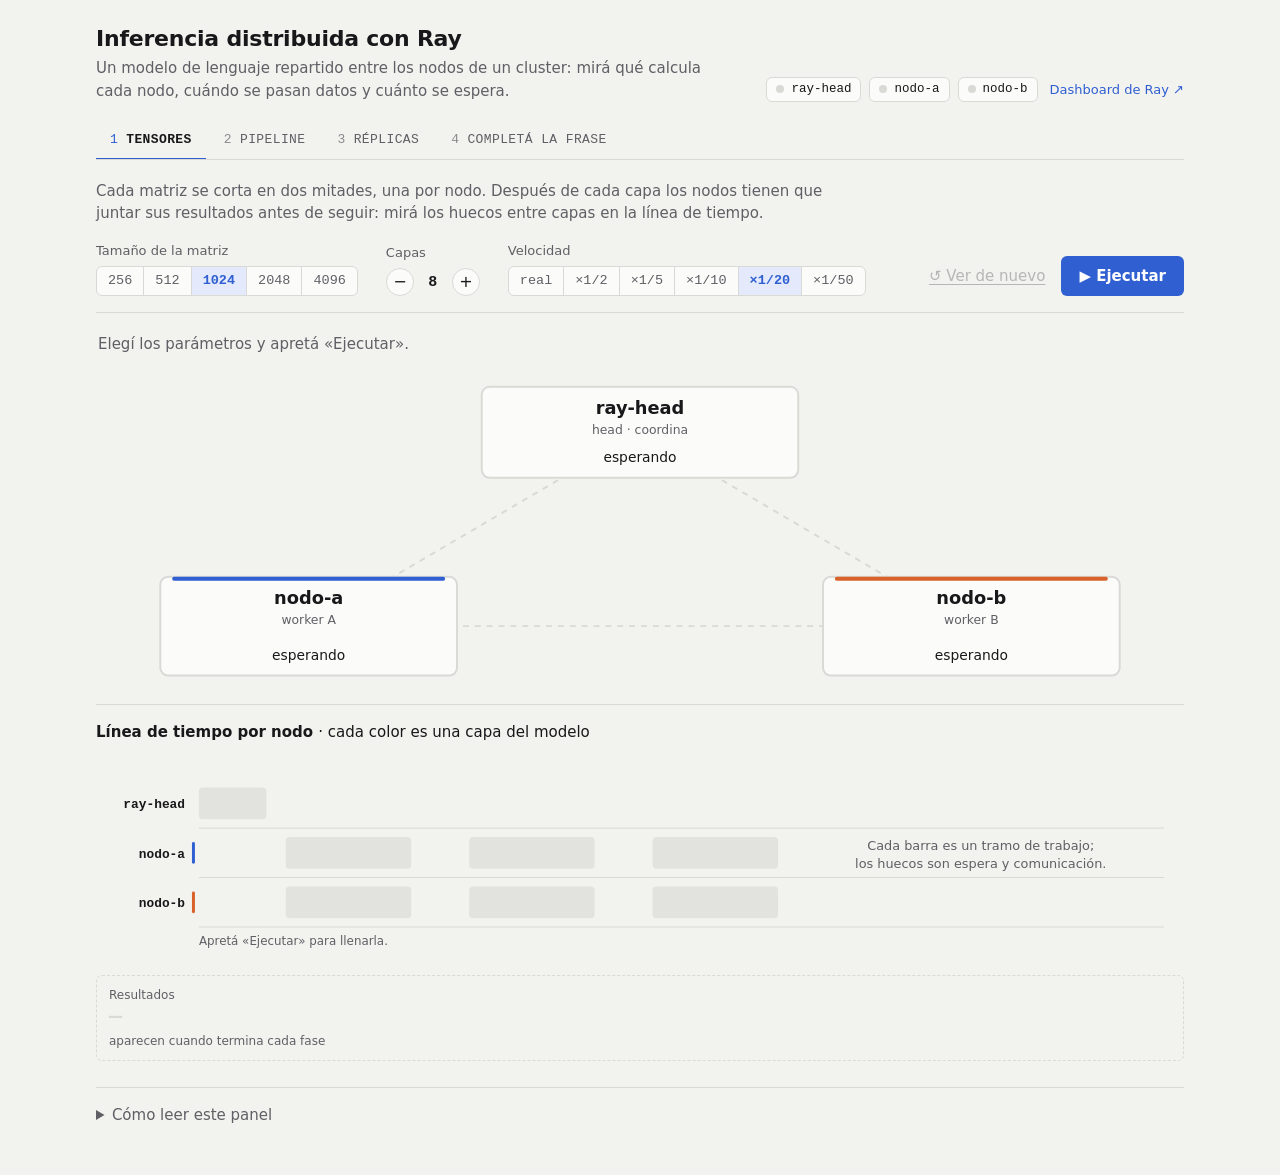
==== commit b7a18474: "Renueva el aspecto del panel: estilo «Instrumento», pestañas subrayadas y estado del cluster - Color" ====
--- a/src/panel/index.html
+++ b/src/panel/index.html
@@ -4,38 +4,78 @@
 <meta charset="utf-8">
 <meta name="viewport" content="width=device-width, initial-scale=1">
 <title>Inferencia distribuida con Ray · panel</title>
+<link rel="stylesheet" href="/fuentes/fuentes.css">
 <style>
+  /* estilo «Instrumento»: grises cálidos y el azul del dibujo isométrico; IBM Plex Sans + Plex Mono */
   :root {
-    --fondo: #f6f7f9; --tarjeta: #ffffff; --tinta: #1b2330; --tenue: #5d6878; --linea: #d5dae2;
-    --acento: #2b6cb0; --acento-fondo: #e3eefb; --alerta: #c0392b; --alerta-fondo: #fbe9e7; --ok: #2f855a;
-    --nodo-a: #2b6cb0; --nodo-b: #d0661c; --mono: ui-monospace, "SFMono-Regular", Menlo, Consolas, monospace;
+    --fondo: #f2f2ef; --tarjeta: #fbfbfa; --tinta: #18181a; --tenue: #5f5f65; --linea: #d9d9d5;
+    --acento: #2f5fd0; --acento-fondo: #e4eafb; --sobre-acento: #fff;
+    --alerta: #c0392b; --alerta-fondo: #fbe9e7; --ok: #2f855a; --ok-fondo: #e1f0e7;
+    --nodo-a: #2f5fd0; --nodo-b: #d9622b;
+    --sans: "IBM Plex Sans", system-ui, -apple-system, "Segoe UI", Roboto, sans-serif;
+    --mono: "IBM Plex Mono", ui-monospace, "SFMono-Regular", Menlo, Consolas, monospace;
   }
   @media (prefers-color-scheme: dark) {
     :root {
-      --fondo: #12161c; --tarjeta: #1b212a; --tinta: #e8ecf2; --tenue: #9aa5b5; --linea: #343c48;
-      --acento: #63a4ec; --acento-fondo: #1d3350; --alerta: #ff7b6b; --alerta-fondo: #3b1f1c; --ok: #5fc08b;
-      --nodo-a: #63a4ec; --nodo-b: #f0a05a;
+      --fondo: #0d0d0d; --tarjeta: #151515; --tinta: #e6e6e6; --tenue: #8e8e93; --linea: #2b2b2b;
+      --acento: #6b9bff; --acento-fondo: #18243f; --sobre-acento: #0d0d0d;
+      --alerta: #ff7b6b; --alerta-fondo: #3b1f1c; --ok: #6be0a0; --ok-fondo: #13291e;
+      --nodo-a: #6b9bff; --nodo-b: #ff9a5c;
+      color-scheme: dark;
     }
   }
   * { box-sizing: border-box; }
-  body { margin: 0; background: var(--fondo); color: var(--tinta); font: 15px/1.5 system-ui, -apple-system, "Segoe UI", Roboto, sans-serif; }
-  main { max-width: 1120px; margin: 0 auto; padding: 20px 16px 48px; }
-  h1 { font-size: 22px; margin: 0 0 2px; }
-  .sub { color: var(--tenue); margin: 0 0 16px; }
-  .tarjeta { background: var(--tarjeta); border: 1px solid var(--linea); border-radius: 12px; padding: 14px 16px; margin-bottom: 14px; }
-  #pestanas { display: flex; gap: 8px; flex-wrap: wrap; margin-bottom: 12px; }
-  #pestanas button { border: 1px solid var(--linea); background: var(--tarjeta); color: var(--tinta); padding: 8px 14px; border-radius: 999px; cursor: pointer; font: inherit; }
-  #pestanas button.activa { background: var(--acento); border-color: var(--acento); color: #fff; }
-  #controles { display: flex; gap: 14px 18px; flex-wrap: wrap; align-items: end; }
-  #controles label { display: flex; flex-direction: column; font-size: 13px; color: var(--tenue); gap: 3px; }
-  #controles select, #controles input { font: inherit; padding: 6px 8px; border: 1px solid var(--linea); border-radius: 8px; background: var(--fondo); color: var(--tinta); }
-  #controles input { width: 84px; }
-  .botones { display: flex; gap: 8px; margin-left: auto; flex-wrap: wrap; }
-  .botones button { font: inherit; padding: 8px 14px; border-radius: 8px; border: 1px solid var(--linea); background: var(--tarjeta); color: var(--tinta); cursor: pointer; }
-  .botones button.principal { background: var(--acento); border-color: var(--acento); color: #fff; }
-  .botones button.peligro { border-color: var(--alerta); color: var(--alerta); }
-  .botones button:disabled { opacity: .45; cursor: not-allowed; }
-  #queMirar { margin: 0 0 12px; color: var(--tenue); }
+  body { margin: 0; background: var(--fondo); color: var(--tinta); font: 15px/1.5 var(--sans); }
+  main { max-width: 1120px; margin: 0 auto; padding: 0 16px 48px; }
+  button { font-family: inherit; }
+  :focus-visible { outline: 2px solid var(--acento); outline-offset: 2px; }
+
+  /* encabezado con el estado del cluster */
+  .cabeza { display: flex; justify-content: space-between; align-items: end; gap: 12px 24px; flex-wrap: wrap; padding-top: 22px; }
+  h1 { font-size: 22px; font-weight: 600; letter-spacing: -.01em; margin: 0 0 2px; }
+  .sub { color: var(--tenue); margin: 0; max-width: 64ch; }
+  #cluster { display: flex; gap: 8px; flex-wrap: wrap; align-items: center; font-size: 13px; }
+  .chip { display: inline-flex; align-items: center; gap: 7px; border: 1px solid var(--linea); border-radius: 6px; padding: 3px 9px; background: var(--tarjeta); font: 12.5px/1.4 var(--mono); }
+  .chip i { width: 8px; height: 8px; border-radius: 50%; background: var(--ok); box-shadow: 0 0 0 3px var(--ok-fondo); }
+  .chip.caido { border-color: var(--alerta); color: var(--alerta); }
+  .chip.caido i { background: var(--alerta); box-shadow: none; }
+  .chip.sin-dato i { background: var(--linea); box-shadow: none; }
+  #cluster a { color: var(--acento); text-decoration: none; margin-left: 4px; }
+  #cluster a:hover { text-decoration: underline; }
+
+  /* pestañas subrayadas, fijas arriba */
+  #pestanas { position: sticky; top: 0; z-index: 5; background: var(--fondo); display: flex; gap: 4px; border-bottom: 1px solid var(--linea); margin: 18px 0 0; overflow-x: auto; }
+  #pestanas button { border: 0; border-bottom: 2px solid transparent; margin-bottom: -1px; background: none; color: var(--tenue); padding: 12px 14px 10px; cursor: pointer; white-space: nowrap;
+    font: 500 13px/1.2 var(--mono); letter-spacing: .03em; text-transform: uppercase; }
+  #pestanas button b { font-weight: 500; margin-right: 8px; opacity: .7; }
+  #pestanas button:hover:not(:disabled) { color: var(--tinta); }
+  #pestanas button.activa { color: var(--tinta); font-weight: 600; border-bottom-color: var(--acento); }
+  #pestanas button.activa b { color: var(--acento); opacity: 1; }
+  #pestanas button:disabled:not(.activa) { opacity: .45; cursor: not-allowed; }
+
+  /* secciones sin tarjeta, separadas por una línea */
+  .tarjeta { padding: 16px 0; border-bottom: 1px solid var(--linea); }
+  .tarjeta.sin-linea { border-bottom: 0; padding-bottom: 0; }
+  #queMirar { margin: 4px 0 16px; color: var(--tenue); max-width: 78ch; }
+
+  /* controles: segmentos, − / + y un botón principal */
+  #controles { display: flex; gap: 14px 28px; flex-wrap: wrap; align-items: end; }
+  .campo { display: grid; gap: 6px; font-size: 13px; color: var(--tenue); }
+  .seg { display: inline-flex; border: 1px solid var(--linea); border-radius: 6px; overflow: hidden; background: var(--tarjeta); }
+  .seg button { border: 0; border-left: 1px solid var(--linea); background: none; color: var(--tenue); padding: 6px 11px; font: 13.5px/1.2 var(--mono); cursor: pointer; }
+  .seg button:first-child { border-left: 0; }
+  .seg button:hover { color: var(--tinta); }
+  .seg button[aria-pressed="true"] { background: var(--acento-fondo); color: var(--acento); font-weight: 600; }
+  .paso { display: inline-flex; align-items: center; gap: 10px; color: var(--tinta); }
+  .paso button { width: 28px; height: 28px; border-radius: 50%; border: 1px solid var(--linea); background: var(--tarjeta); color: var(--tinta); cursor: pointer; font-size: 16px; line-height: 1; }
+  .paso button:disabled { opacity: .35; cursor: default; }
+  .paso b { min-width: 2ch; text-align: center; font: 600 15px/1 var(--mono); }
+  .botones { display: flex; gap: 16px; margin-left: auto; align-items: center; flex-wrap: wrap; }
+  .botones button { font: inherit; cursor: pointer; }
+  .botones button.principal { border: 0; background: var(--acento); color: var(--sobre-acento); font-weight: 600; padding: 9px 18px; border-radius: 6px; }
+  .botones button.enlace { border: 0; background: none; color: var(--tenue); padding: 4px 0; text-decoration: underline; text-underline-offset: 3px; }
+  .botones button.peligro { border: 1px solid var(--alerta); background: none; color: var(--alerta); padding: 8px 14px; border-radius: 6px; }
+  .botones button:disabled { opacity: .4; cursor: not-allowed; }
   #banner { display: none; background: var(--alerta-fondo); color: var(--alerta); border: 1px solid var(--alerta); border-radius: 10px; padding: 10px 14px; margin-bottom: 14px; white-space: pre-wrap; }
   #ahora { min-height: 24px; font-weight: 600; margin: 4px 2px 10px; }
   #ahora .pequeno { font-weight: 400; color: var(--tenue); }
@@ -43,18 +83,23 @@
   svg text { font-family: inherit; fill: var(--tinta); }
   .tenue { fill: var(--tenue) !important; }
   #resultados { display: grid; grid-template-columns: repeat(auto-fit, minmax(210px, 1fr)); gap: 10px; }
-  .res { border: 1px solid var(--linea); border-radius: 10px; padding: 10px 12px; }
+  .res { border: 1px solid var(--linea); border-radius: 6px; padding: 10px 12px; background: var(--tarjeta); }
+  .res.vacio { border-style: dashed; background: none; }
+  .res.vacio .v { color: var(--linea); }
   .res .n { font-size: 12px; color: var(--tenue); }
-  .res .v { font-size: 22px; font-weight: 650; }
+  .res .v { font: 600 22px/1.3 var(--mono); }
+  .titulo { font-weight: 600; margin-bottom: 6px; }
   .res.destacado { border-color: var(--acento); background: var(--acento-fondo); }
+  #resultados { margin-top: 14px; }
   #conclusion { margin: 10px 2px 0; font-weight: 600; }
   details { color: var(--tenue); }
+  summary { cursor: pointer; }
   details p { margin: 8px 0; }
   footer { color: var(--tenue); font-size: 13px; margin-top: 18px; }
   a { color: var(--acento); }
 
   /* ---- pestaña «Completá la frase» ---- */
-  #vistaFrase { display: grid; gap: 18px; }
+  #vistaFrase { display: grid; gap: 18px; padding-top: 18px; }
   #vistaFrase[hidden] { display: none; }
   /* compositor: una línea de texto grande, como escribir en el teclado del dibujo */
   #vistaFrase form { display: grid; gap: 12px; }
@@ -62,11 +107,11 @@
   #vistaFrase .linea-texto:focus-within { border-color: var(--acento); }
   #vistaFrase #texto { flex: 1; min-width: 0; border: 0; background: transparent; font: 22px/1.3 var(--mono); color: var(--tinta); outline: none; padding: 4px 0; }
   #vistaFrase #texto::placeholder { color: var(--tenue); }
-  #vistaFrase #completar { border: 0; background: var(--acento); color: #fff; font: 600 15px/1 inherit; padding: 11px 18px; border-radius: 999px; cursor: pointer; white-space: nowrap; }
+  #vistaFrase #completar { border: 0; background: var(--acento); color: var(--sobre-acento); font: 600 15px/1 var(--sans); padding: 11px 18px; border-radius: 6px; cursor: pointer; white-space: nowrap; }
   #vistaFrase #completar:disabled { opacity: .45; cursor: default; }
   #vistaFrase .opciones { display: flex; gap: 10px 24px; flex-wrap: wrap; align-items: center; color: var(--tenue); font-size: 14px; }
   #vistaFrase .modo { display: flex; gap: 6px; }
-  #vistaFrase .modo label { cursor: pointer; padding: 6px 12px; border-radius: 999px; border: 1px solid transparent; color: var(--tenue); }
+  #vistaFrase .modo label { cursor: pointer; padding: 6px 12px; border-radius: 6px; border: 1px solid transparent; color: var(--tenue); }
   #vistaFrase .modo input { position: absolute; opacity: 0; pointer-events: none; }
   #vistaFrase .modo input:checked + span { color: var(--tinta); font-weight: 600; }
   #vistaFrase .modo label:has(input:checked) { border-color: var(--linea); background: var(--tarjeta); }
@@ -74,7 +119,7 @@
   #vistaFrase .cuantas { display: flex; align-items: center; gap: 8px; }
   #vistaFrase .cuantas button { width: 28px; height: 28px; border-radius: 50%; border: 1px solid var(--linea); background: var(--tarjeta); color: var(--tinta); cursor: pointer; font-size: 16px; line-height: 1; }
   #vistaFrase #cuantas { min-width: 2ch; text-align: center; font-variant-numeric: tabular-nums; color: var(--tinta); font-weight: 600; }
-  #vistaFrase #caida { margin-left: auto; border: 1px solid var(--alerta); color: var(--alerta); background: transparent; border-radius: 999px; padding: 6px 14px; cursor: pointer; font: inherit; }
+  #vistaFrase #caida { margin-left: auto; border: 1px solid var(--alerta); color: var(--alerta); background: transparent; border-radius: 6px; padding: 6px 14px; cursor: pointer; font: inherit; }
   #vistaFrase #caida:disabled { opacity: .35; cursor: default; }
   #vistaFrase .aviso { color: var(--tenue); font-size: 13px; margin: 0; }
   #vistaFrase #error { display: none; background: var(--alerta-fondo); color: var(--alerta); border-radius: 10px; padding: 10px 14px; }
@@ -113,8 +158,13 @@
 </head>
 <body>
 <main>
-  <h1>Inferencia distribuida con Ray</h1>
-  <p class="sub">Un modelo de lenguaje repartido entre los nodos de un cluster: mirá qué calcula cada nodo, cuándo se pasan datos y cuánto se espera.</p>
+  <header class="cabeza">
+    <div>
+      <h1>Inferencia distribuida con Ray</h1>
+      <p class="sub">Un modelo de lenguaje repartido entre los nodos de un cluster: mirá qué calcula cada nodo, cuándo se pasan datos y cuánto se espera.</p>
+    </div>
+    <div id="cluster" aria-label="Estado del cluster"></div>
+  </header>
 
   <div id="pestanas" role="tablist"></div>
   <div class="tarjeta solo-demo">
@@ -159,27 +209,24 @@
   </section>
   </section>
 
-  <div class="tarjeta solo-demo">
+  <div class="tarjeta sin-linea solo-demo">
     <div id="ahora"></div>
     <svg id="escenario" viewBox="0 0 1100 340" role="img" aria-label="Cluster: head y dos nodos, con los datos viajando entre ellos"></svg>
   </div>
-  <div class="tarjeta solo-demo">
-    <div style="font-weight:600;margin-bottom:6px">Línea de tiempo por nodo <span class="pequeno tenue" id="leyendaColor" style="font-weight:400"></span></div>
+  <div class="tarjeta solo-demo" style="border-top:1px solid var(--linea)">
+    <div class="titulo">Línea de tiempo por nodo <span class="pequeno tenue" id="leyendaColor" style="font-weight:400"></span></div>
     <svg id="tiempo" viewBox="0 0 1100 250" role="img" aria-label="Línea de tiempo: qué hizo cada nodo y cuándo"></svg>
-  </div>
-  <div class="tarjeta solo-demo">
     <div id="resultados"></div>
     <div id="conclusion"></div>
   </div>
 
-  <details class="tarjeta solo-demo">
+  <details class="tarjeta sin-linea solo-demo">
     <summary>Cómo leer este panel</summary>
     <p><b>Arriba</b> está el cluster: el <i>head</i> coordina (reparte y junta resultados) y los nodos A y B hacen el cálculo. Un nodo se ilumina mientras trabaja y cada círculo que viaja entre nodos es un dato (por ejemplo, el resultado de una capa) que se manda por la red.</p>
     <p><b>Abajo</b> está la línea de tiempo: una fila por nodo, una barra por cada tramo de trabajo. Los <b>huecos</b> entre barras son tiempo de espera y comunicación. Cuantos más huecos, menos conviene ese reparto.</p>
     <p>Los eventos se miden en cada proceso con su reloj. Al correr en Docker, los contenedores comparten el reloj del equipo, así que se pueden ordenar entre sí. En un cluster real habría que sincronizar los relojes.</p>
     <p>Con la velocidad en cámara lenta se puede ver lo que dura milisegundos. Las mediciones de tiempo se hicieron a velocidad real: la cámara lenta solo cambia cómo se reproduce.</p>
   </details>
-  <footer>Dashboard propio de Ray: <a id="enlaceRay" href="#" target="_blank" rel="noopener">puerto 8265</a></footer>
 </main>
 
 <script>
@@ -192,7 +239,7 @@
     velocidad: 0.05,
     color: "capa",
     params: [
-      { id: "n", etiqueta: "Tamaño de la matriz", tipo: "select", opciones: [[256, "256 (muy chica)"], [512, "512"], [1024, "1024"], [2048, "2048"], [4096, "4096 (más lenta)"]], defecto: 1024 },
+      { id: "n", etiqueta: "Tamaño de la matriz", tipo: "select", opciones: [[256, "256"], [512, "512"], [1024, "1024"], [2048, "2048"], [4096, "4096"]], defecto: 1024 },
       { id: "capas", etiqueta: "Capas", tipo: "numero", min: 2, max: 16, defecto: 8 },
     ],
   },
@@ -214,13 +261,14 @@
     ],
   },
 };
-const VELOCIDADES = [[1, "Tiempo real"], [0.5, "× 1/2"], [0.2, "× 1/5"], [0.1, "× 1/10"], [0.05, "× 1/20"], [0.02, "× 1/50"]];
+const VELOCIDADES = [[1, "real"], [0.5, "×1/2"], [0.2, "×1/5"], [0.1, "×1/10"], [0.05, "×1/20"], [0.02, "×1/50"]];
 const ORDEN_NODOS = ["ray-head", "nodo-a", "nodo-b"];
 const ROL = { "ray-head": "head · coordina", "nodo-a": "worker A", "nodo-b": "worker B" };
 const PALETA = ["#4c78a8", "#f58518", "#54a24b", "#e45756", "#72b7b2", "#b279a2", "#eeca3b", "#9d755d", "#7f8fa6", "#ff9da6"];
 const TEXTO_OSCURO = new Set([4, 6, 9]);
 const POS = { "ray-head": { x: 550, y: 66, w: 320, h: 92 }, "nodo-a": { x: 215, y: 262, w: 300, h: 100 }, "nodo-b": { x: 885, y: 262, w: 300, h: 100 } };
 const MIN_PAQUETE = 0.004;
+const NODO_COLOR = { "nodo-a": "var(--nodo-a)", "nodo-b": "var(--nodo-b)" };
 
 const $ = (id) => document.getElementById(id);
 const S = {
@@ -334,22 +382,31 @@
     S.vivos = new Map();
     for (const n of lista) if (n.vivo) S.vivos.set(n.nombre, true);
     if (S.d) derivar();
+    dibujarCluster();
   } catch (_) {}
   setTimeout(sondearNodos, 2000);
 }
 
 // ---------------------------------------------------------------- interfaz
+function dibujarCluster() {
+  $("cluster").innerHTML = ORDEN_NODOS.map((n) => {
+    const clase = !S.nodos.size ? "sin-dato" : S.vivos.has(n) ? "" : "caido";  // igual criterio que el dibujo
+    const dice = clase === "caido" ? "caído" : clase ? "sin datos" : "vivo";
+    return `<span class="chip ${clase}" title="${n}: ${dice}"><i></i>${n}</span>`;
+  }).join("") + `<a href="${location.protocol}//${location.hostname}:8265" target="_blank" rel="noopener">Dashboard de Ray ↗</a>`;
+}
 function construirPestanas() {
   const cont = $("pestanas");
   cont.innerHTML = "";
   for (const [id, d] of Object.entries(DEMOS)) {
     const b = document.createElement("button");
-    b.textContent = d.nombre; b.className = id === S.demo ? "activa" : "";
+    const [num, nom] = d.nombre.split(" · ");
+    b.innerHTML = `<b>${num}</b>${nom}`; b.className = id === S.demo ? "activa" : "";
     b.onclick = () => { if (S.corriendo) return; elegirDemo(id); };
     cont.appendChild(b);
   }
   const frase = document.createElement("button");
-  frase.textContent = "4 · Completá la frase"; frase.className = S.demo === "frase" ? "activa" : "";
+  frase.innerHTML = "<b>4</b>Completá la frase"; frase.className = S.demo === "frase" ? "activa" : "";
   frase.onclick = () => { if (!S.corriendo) elegirFrase(); };
   cont.appendChild(frase);
 }
@@ -372,30 +429,37 @@
 }
 function vacio() { return { fases: [], spans: [], transf: [], fallas: [], marcas: [], terminados: [], resumenes: {}, comparacion: null, estado: "", error: null, fin: false, tCero: null, fin_datos: 0 }; }
 function derivarVacio() { S.eventos = []; S.d = vacio(); }
+const valorParam = (p) => Number(S.params[S.demo + "." + p.id] ?? p.defecto);
+const segmentos = (etiqueta, opciones, actual, clave) =>
+  `<div class="campo" role="group" aria-label="${etiqueta}">${etiqueta}<div class="seg">${opciones.map(([v, t]) =>
+    `<button type="button" data-${clave}="${v}" aria-pressed="${Number(v) === actual}">${t}</button>`).join("")}</div></div>`;
 function construirControles() {
   const cont = $("controles");
   const demo = DEMOS[S.demo];
   let html = "";
   for (const p of demo.params) {
-    const val = S.params[S.demo + "." + p.id] ?? p.defecto;
-    if (p.tipo === "select") {
-      html += `<label>${p.etiqueta}<select id="p_${p.id}">${p.opciones.map(([v, t]) => `<option value="${v}" ${String(v) === String(val) ? "selected" : ""}>${t}</option>`).join("")}</select></label>`;
-    } else {
-      html += `<label>${p.etiqueta}<input id="p_${p.id}" type="number" min="${p.min}" max="${p.max}" value="${val}"></label>`;
-    }
-  }
-  html += `<label>Velocidad<select id="velocidad">${VELOCIDADES.map(([v, t]) => `<option value="${v}" ${v === S.vel ? "selected" : ""}>${t}</option>`).join("")}</select></label>`;
+    const val = valorParam(p);
+    if (p.tipo === "select") html += segmentos(p.etiqueta, p.opciones, val, "p-" + p.id);
+    else html += `<div class="campo">${p.etiqueta}<div class="paso"><button type="button" data-menos="${p.id}" aria-label="Menos ${p.etiqueta.toLowerCase()}" ${val <= p.min ? "disabled" : ""}>−</button><b>${val}</b><button type="button" data-mas="${p.id}" aria-label="Más ${p.etiqueta.toLowerCase()}" ${val >= p.max ? "disabled" : ""}>+</button></div></div>`;
+  }
+  html += segmentos("Velocidad", VELOCIDADES, S.vel, "vel");
   html += `<div class="botones">
+    <button id="btnRepetir" class="enlace">↺ Ver de nuevo</button>
+    ${S.demo === "replicas" ? '<button id="btnFalla" class="peligro">⚡ Simular caída</button>' : ""}
     <button id="btnEjecutar" class="principal">▶ Ejecutar</button>
-    <button id="btnRepetir">↺ Ver de nuevo</button>
-    ${S.demo === "replicas" ? '<button id="btnFalla" class="peligro">⚡ Simular caída</button>' : ""}
   </div>`;
   cont.innerHTML = html;
-  $("velocidad").onchange = (e) => { S.vel = parseFloat(e.target.value); };
+  const fijar = (p, v) => { S.params[S.demo + "." + p.id] = clamp(v, p.min ?? -Infinity, p.max ?? Infinity); construirControles(); };
+  for (const p of demo.params) {
+    cont.querySelectorAll(`[data-p-${p.id}]`).forEach((b) => (b.onclick = () => fijar(p, Number(b.getAttribute(`data-p-${p.id}`)))));
+    const menos = cont.querySelector(`[data-menos="${p.id}"]`), mas = cont.querySelector(`[data-mas="${p.id}"]`);
+    if (menos) menos.onclick = () => fijar(p, valorParam(p) - 1);
+    if (mas) mas.onclick = () => fijar(p, valorParam(p) + 1);
+  }
+  cont.querySelectorAll("[data-vel]").forEach((b) => (b.onclick = () => { S.vel = Number(b.dataset.vel); construirControles(); }));
   $("btnEjecutar").onclick = ejecutar;
   $("btnRepetir").onclick = () => { S.tPlay = 0; };
   if ($("btnFalla")) $("btnFalla").onclick = () => api("/api/falla", {}).catch(mostrarError);
-  for (const p of demo.params) $("p_" + p.id).onchange = (e) => { S.params[S.demo + "." + p.id] = e.target.value; };
   actualizarBotones();
 }
 function actualizarBotones() {
@@ -410,7 +474,7 @@
 }
 async function ejecutar() {
   const cuerpo = { demo: S.demo };
-  for (const p of DEMOS[S.demo].params) cuerpo[p.id] = parseInt($("p_" + p.id).value, 10);
+  for (const p of DEMOS[S.demo].params) cuerpo[p.id] = valorParam(p);
   $("banner").style.display = "none";
   try {
     await api("/api/ejecutar", cuerpo);
@@ -427,8 +491,9 @@
   h += `<g id="enlaces">` + enlaces.map(([a, b]) => `<line x1="${c(a).x}" y1="${c(a).y}" x2="${c(b).x}" y2="${c(b).y}" stroke="var(--linea)" stroke-width="2" stroke-dasharray="6 6"/>`).join("") + `</g>`;
   for (const n of ORDEN_NODOS) {
     const p = c(n);
-    h += `<g id="nodo_${n}"><rect class="caja" x="${p.x - p.w / 2}" y="${p.y - p.h / 2}" width="${p.w}" height="${p.h}" rx="12" fill="var(--tarjeta)" stroke="var(--linea)" stroke-width="2"/>
-      <text x="${p.x}" y="${p.y - p.h / 2 + 28}" text-anchor="middle" font-size="18" font-weight="650">${n}</text>
+    h += `<g id="nodo_${n}"><rect class="caja" x="${p.x - p.w / 2}" y="${p.y - p.h / 2}" width="${p.w}" height="${p.h}" rx="8" fill="var(--tarjeta)" stroke="var(--linea)" stroke-width="2"/>
+      ${NODO_COLOR[n] ? `<rect x="${p.x - p.w / 2 + 12}" y="${p.y - p.h / 2}" width="${p.w - 24}" height="4" rx="2" fill="${NODO_COLOR[n]}"/>` : ""}
+      <text x="${p.x}" y="${p.y - p.h / 2 + 28}" text-anchor="middle" font-size="18" font-weight="600">${n}</text>
       <text class="tenue" x="${p.x}" y="${p.y - p.h / 2 + 48}" text-anchor="middle" font-size="12.5">${ROL[n]}</text>
       <text class="estado" x="${p.x}" y="${p.y + p.h / 2 - 16}" text-anchor="middle" font-size="14">esperando</text></g>`;
   }
@@ -476,13 +541,24 @@
 }
 function dibujarTiempo(t) {
   const d = S.d, svg = $("tiempo");
-  const ML = 92, MR = 20, MT = 30, FILA = 50, ancho = 1100 - ML - MR;
+  const ML = 104, MR = 20, MT = 30, FILA = 50, ancho = 1100 - ML - MR;
   const filas = ORDEN_NODOS;
   const hayMarcas = d.fallas.length > 0 || d.marcas.length > 0;
   const H = MT + filas.length * FILA + 34 + (hayMarcas ? 38 : 0);
   svg.setAttribute("viewBox", `0 0 1100 ${H}`);
+  const filasBase = () => filas.map((n, i) => {
+    const y = MT + i * FILA;
+    return `<line x1="${ML}" y1="${y + FILA}" x2="${ML + ancho}" y2="${y + FILA}" stroke="var(--linea)"/>`
+      + (NODO_COLOR[n] ? `<rect x="${ML - 7}" y="${y + 14}" width="3" height="${FILA - 28}" rx="1.5" fill="${NODO_COLOR[n]}"/>` : "")
+      + `<text x="${ML - 14}" y="${y + FILA / 2 + 5}" text-anchor="end" font-size="13" font-weight="600" style="font-family:var(--mono)">${n}</text>`;
+  }).join("");
   if (!d.fases.length) {
-    svg.innerHTML = `<text class="tenue" x="550" y="${H / 2}" text-anchor="middle" font-size="14">${d.fin ? "" : "Todavía no hay datos: apretá «Ejecutar»."}</text>`;
+    // esqueleto: las filas de cada nodo y barras grises de ejemplo, para que se entienda qué va a aparecer
+    const ej = [[0, 0, 0.07], [1, 0.09, 0.22], [2, 0.09, 0.22], [1, 0.28, 0.41], [2, 0.28, 0.41], [1, 0.47, 0.6], [2, 0.47, 0.6]];
+    svg.innerHTML = filasBase() + ej.map(([f, a, b]) => `<rect x="${ML + a * ancho}" y="${MT + f * FILA + 9}" width="${(b - a) * ancho}" height="${FILA - 18}" rx="4" fill="var(--linea)" opacity=".6"/>`).join("")
+      + `<text class="tenue" x="${ML + 0.81 * ancho}" y="${MT + FILA + 22}" text-anchor="middle" font-size="13">Cada barra es un tramo de trabajo;</text>`
+      + `<text class="tenue" x="${ML + 0.81 * ancho}" y="${MT + FILA + 40}" text-anchor="middle" font-size="13">los huecos son espera y comunicación.</text>`
+      + `<text class="tenue" x="${ML}" y="${MT + filas.length * FILA + 18}" font-size="12">${S.corriendo ? "Preparando…" : "Apretá «Ejecutar» para llenarla."}</text>`;
     return;
   }
   const dominio = Math.max(d.fin ? d.fin_datos : Math.max(d.fin_datos, t) * 1.08, 0.05);
@@ -493,11 +569,7 @@
     h += `<rect x="${x0.toFixed(1)}" y="${MT - 4}" width="${Math.max(0, x1 - x0).toFixed(1)}" height="${filas.length * FILA + 4}" fill="${i % 2 ? "var(--acento-fondo)" : "none"}" opacity="0.55"/>`;
     h += `<text class="tenue" x="${(x0 + 4).toFixed(1)}" y="${MT - 10}" font-size="12">${esc(f.texto.length > 62 ? f.texto.slice(0, 60) + "…" : f.texto)}</text>`;
   });
-  filas.forEach((n, i) => {
-    const y = MT + i * FILA;
-    h += `<line x1="${ML}" y1="${y + FILA}" x2="${ML + ancho}" y2="${y + FILA}" stroke="var(--linea)"/>`;
-    h += `<text x="${ML - 10}" y="${y + FILA / 2 + 5}" text-anchor="end" font-size="13" font-weight="600">${n}</text>`;
-  });
+  h += filasBase();
   // eje
   const paso = pasoNice(dominio, 6), yEje = MT + filas.length * FILA;
   const unidad = dominio < 1 ? 1000 : 1, sufijo = dominio < 1 ? " ms" : " s";
@@ -566,7 +638,7 @@
     if (c.relacion) h += `<div class="res destacado"><div class="n">${S.demo === "tensores" ? "Distribuido / un nodo" : "Mejora del solapamiento"}</div><div class="v">${c.relacion.toFixed(2)}×</div><div class="n">${S.demo === "tensores" ? "mayor que 1: distribuir fue más lento" : "mayor que 1: el pipeline ganó"}</div></div>`;
     concl = c.texto;
   }
-  $("resultados").innerHTML = h || `<div class="n tenue">Los resultados aparecen cuando termina cada fase.</div>`;
+  $("resultados").innerHTML = h || `<div class="res vacio"><div class="n">Resultados</div><div class="v">—</div><div class="n">aparecen cuando termina cada fase</div></div>`;
   $("conclusion").textContent = concl;
 }
 function dibujarAhora(t) {
@@ -610,7 +682,7 @@
   S.demo = DEMOS[pedida] ? pedida : "tensores";
   S.vel = q.get("vel") ? parseFloat(q.get("vel")) : DEMOS[S.demo].velocidad;
   if (q.get("parar")) S.parar = parseFloat(q.get("parar"));
-  $("enlaceRay").href = `${location.protocol}//${location.hostname}:8265`;
+  S.vivos = new Map(); dibujarCluster();
   construirPestanas(); derivarVacio(); construirControles(); construirEscenario();
   $("queMirar").textContent = DEMOS[S.demo].mirar;
   $("leyendaColor").textContent = DEMOS[S.demo].color === "capa" ? "· cada color es una capa del modelo" : "· cada color es un pedido";
